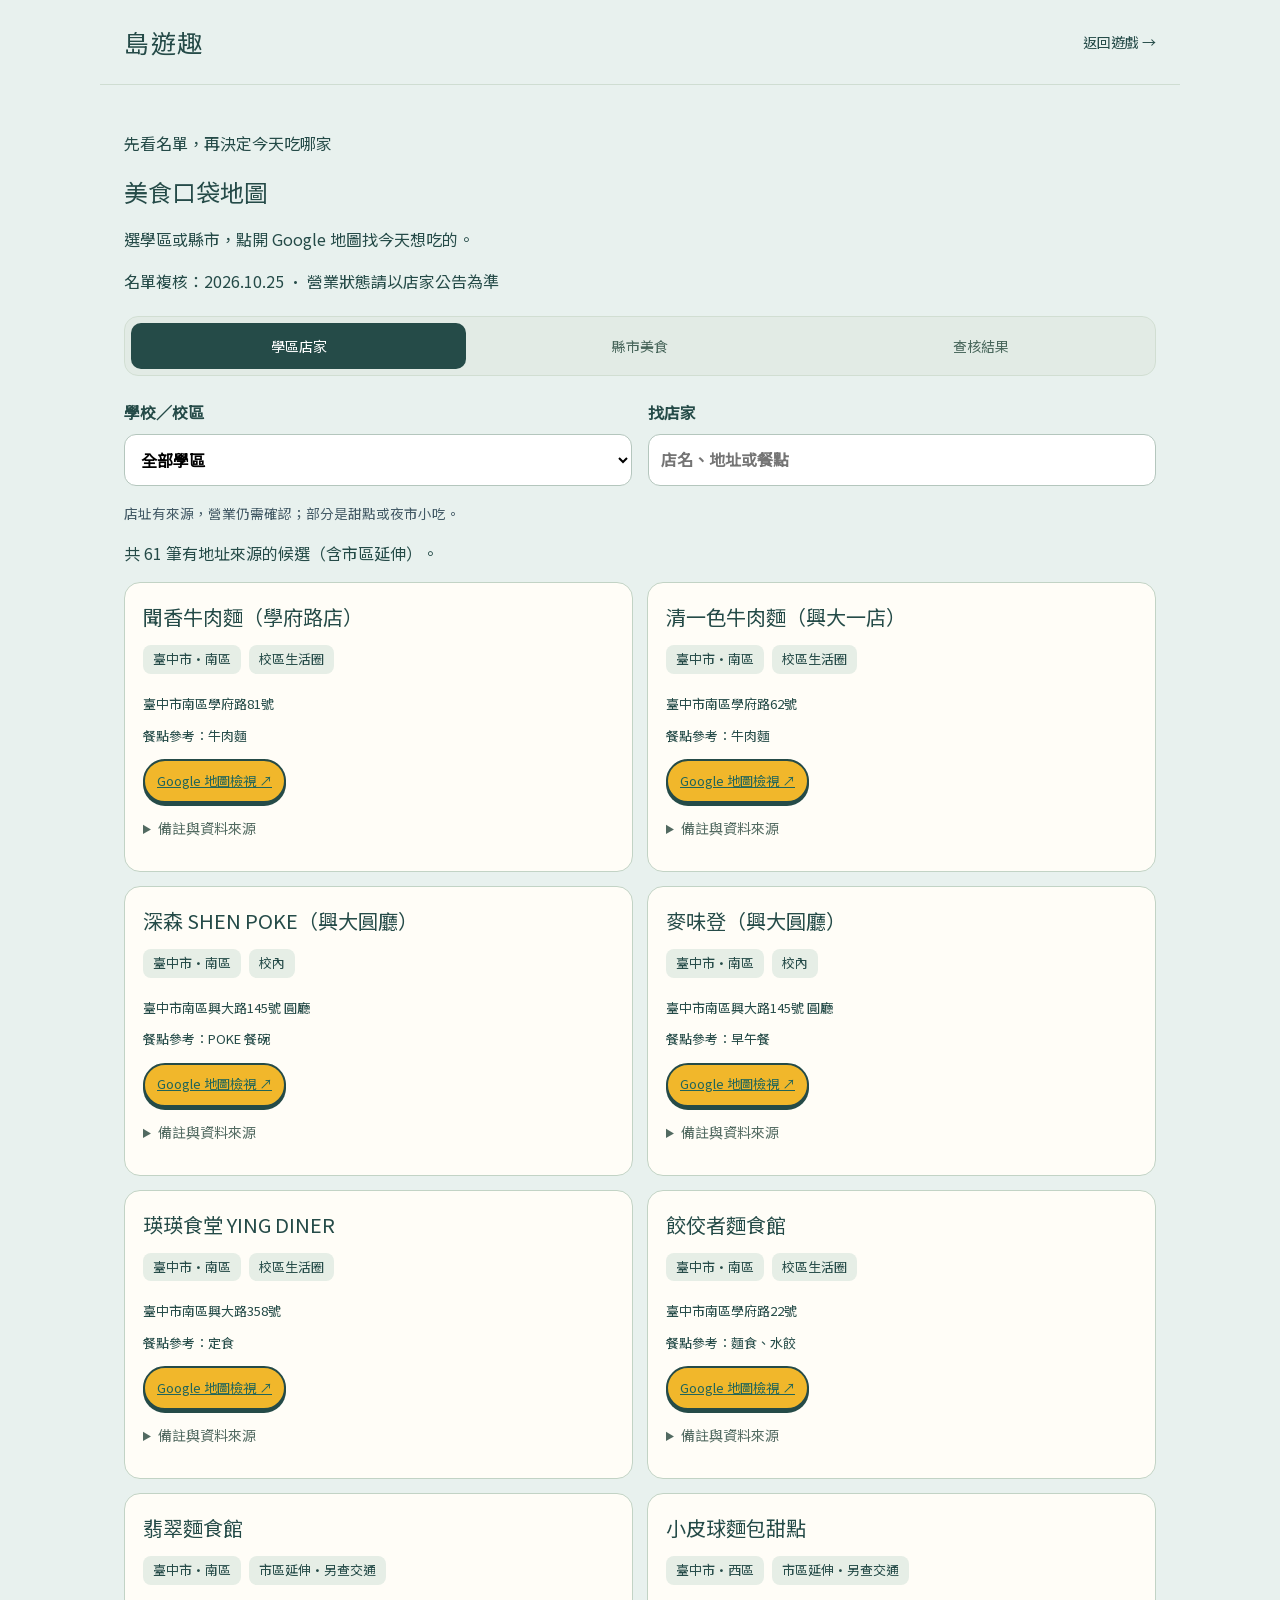
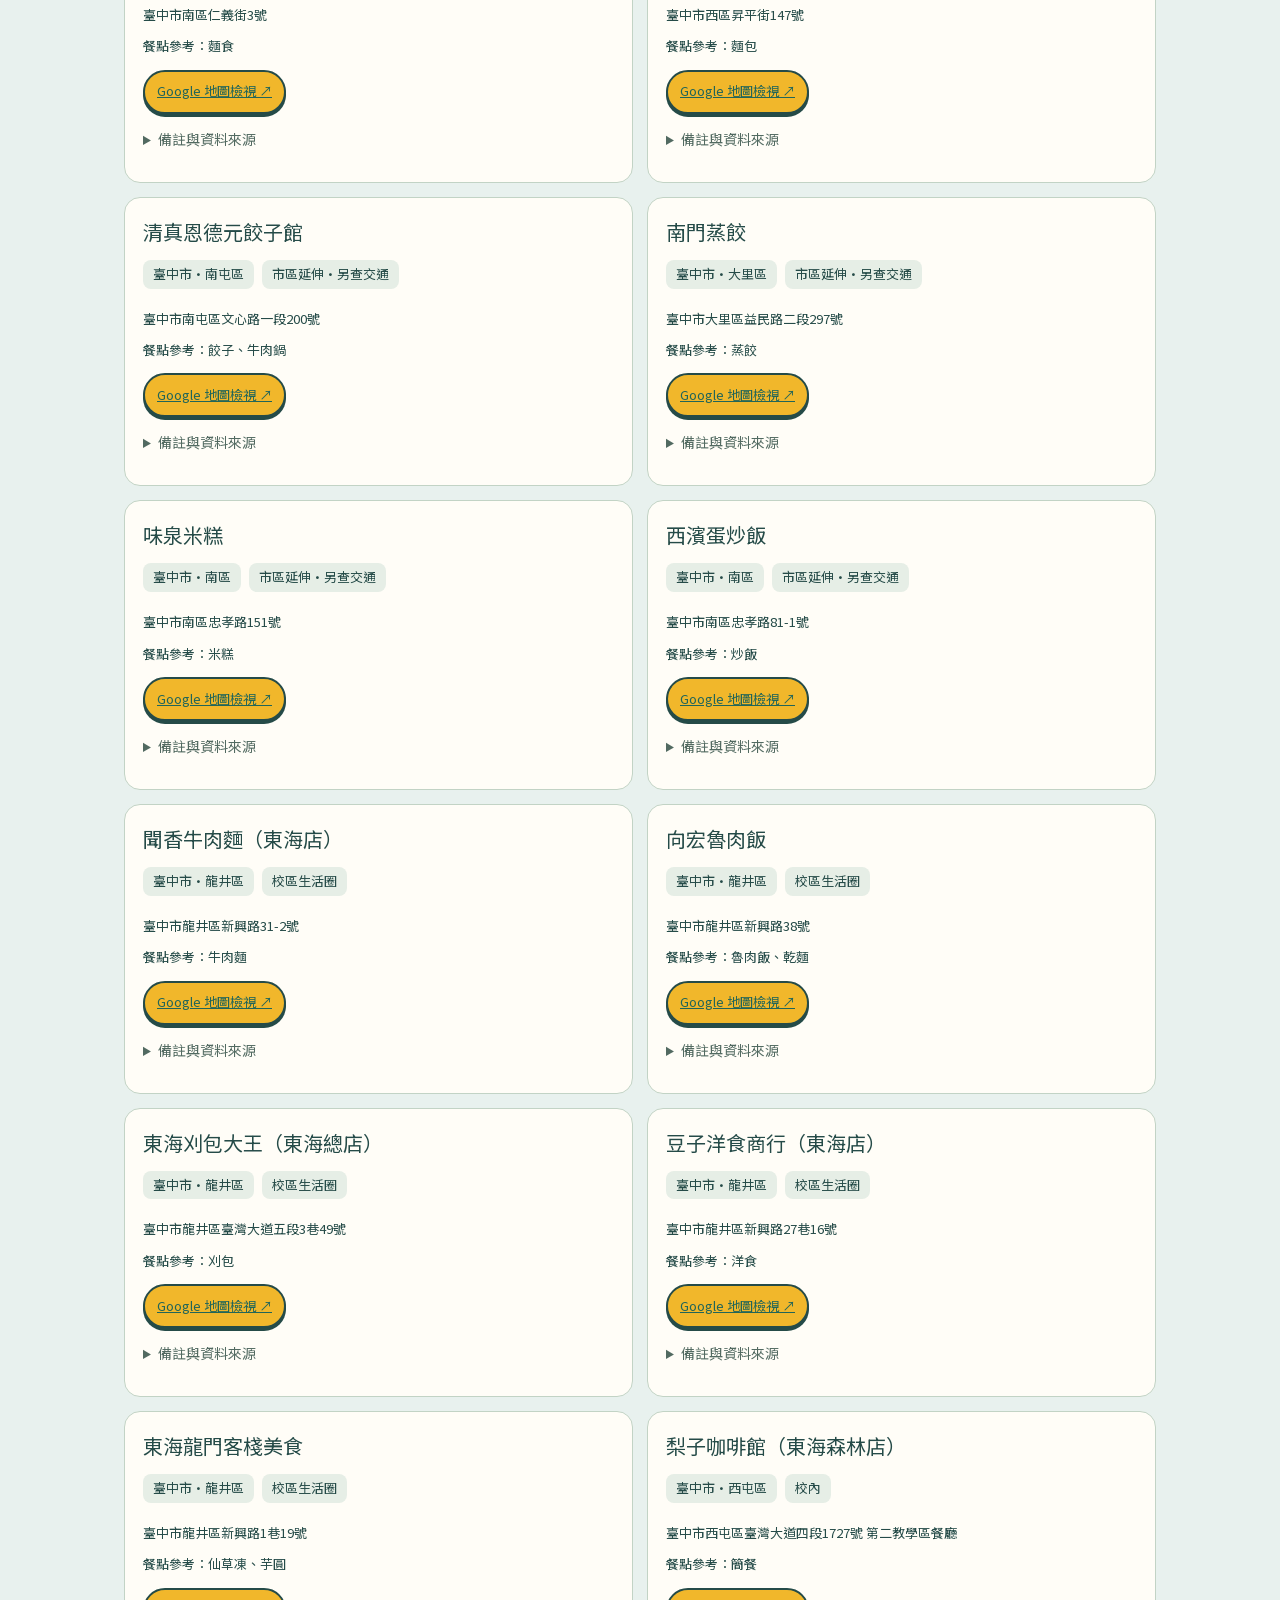
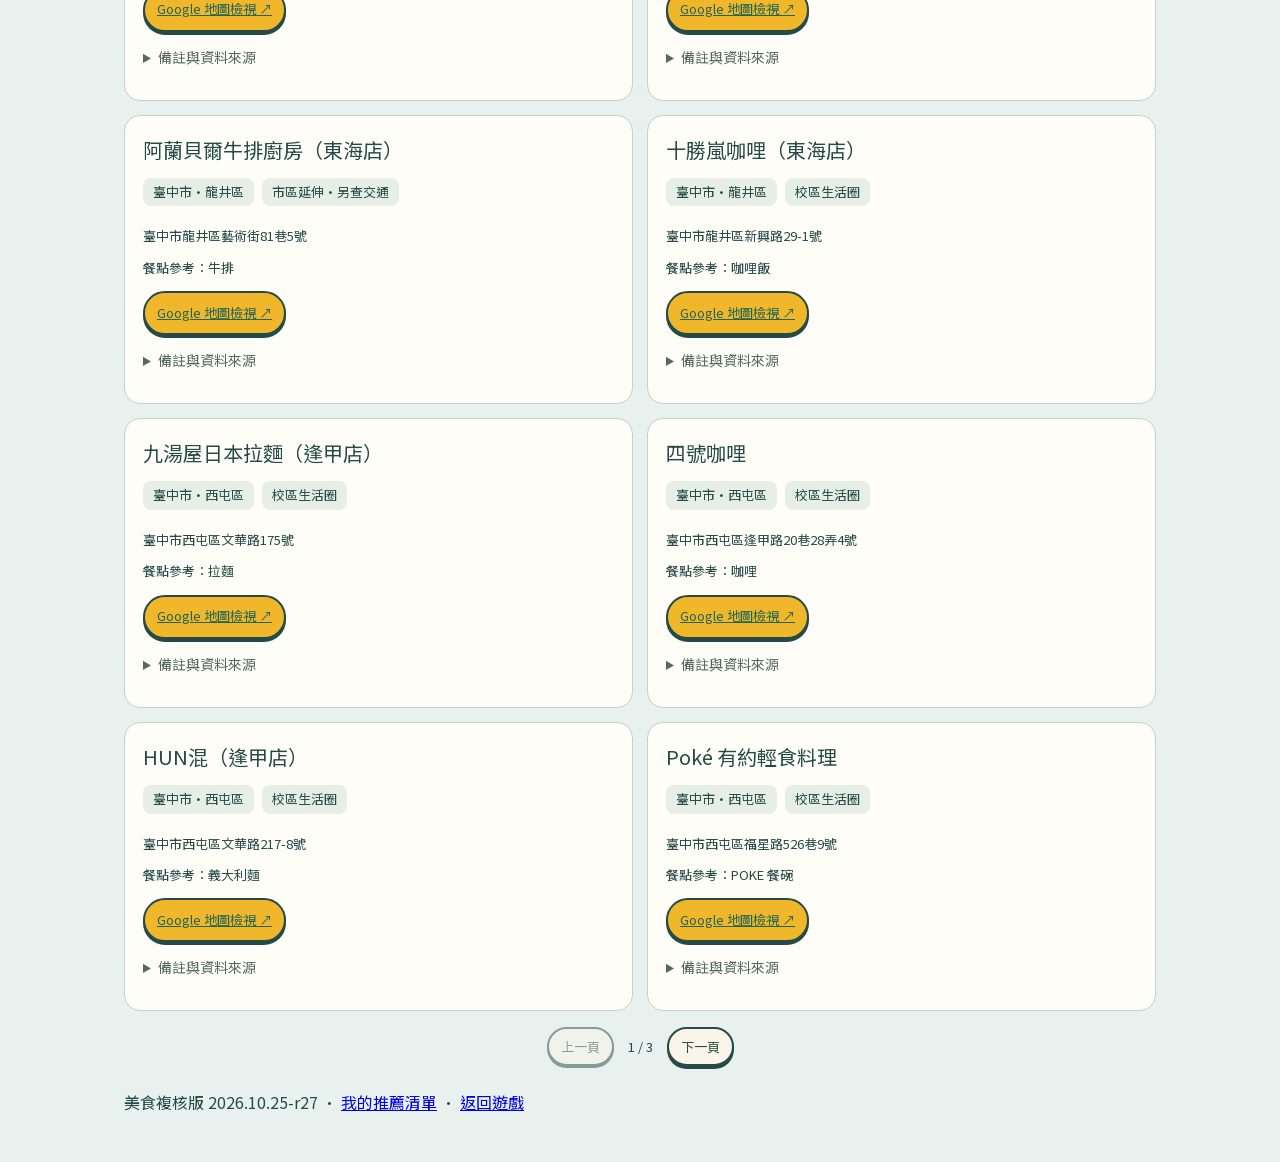
==== food-directory.html @ a52079e1 "Add files via upload" ====
<!doctype html>
<html lang="zh-Hant"><head><meta charset="utf-8"><meta name="viewport" content="width=device-width,initial-scale=1"><meta name="theme-color" content="#224f49"><title>美食名單與 Google 地圖｜島遊趣</title><link rel="stylesheet" href="style.css?v=20261025-27"><link rel="stylesheet" href="mobile.css?v=20261025-27"><link rel="stylesheet" href="recommendations.css?v=20261025-27"><link rel="stylesheet" href="food-directory.css?v=20261025-27"><script src="lunch-data.js?v=20261025-27" defer></script><script src="community-data.js?v=20261025-27" defer></script><script src="food-audit.js?v=20261025-27" defer></script><script src="food-directory.js?v=20261025-27" defer></script></head>
<body class="rec-body"><header class="rec-header"><a href="index.html" class="rec-brand">島遊趣</a><a href="index.html">返回遊戲 →</a></header><main class="rec-main">
<section class="rec-hero"><p>先看名單，再決定今天吃哪家</p><h1>美食口袋地圖</h1><p>選學區或縣市，點開 Google 地圖找今天想吃的。</p><span class="rec-privacy">名單複核：2026.10.25 · 營業狀態請以店家公告為準</span></section>
<nav class="rec-tabs food-tabs" role="tablist" aria-label="美食名單分頁"><button id="food-tab-schools" type="button" role="tab" aria-controls="food-panel-schools" aria-selected="true">學區店家</button><button id="food-tab-regions" type="button" role="tab" aria-controls="food-panel-regions" aria-selected="false" tabindex="-1">縣市美食</button><button id="food-tab-audit" type="button" role="tab" aria-controls="food-panel-audit" aria-selected="false" tabindex="-1">查核結果</button></nav>
<section id="food-panel-schools" role="tabpanel" aria-labelledby="food-tab-schools"><div class="food-filters"><label>學校／校區<select id="food-campus"><option value="">全部學區</option></select></label><label>找店家<input id="food-shop-search" type="search" placeholder="店名、地址或餐點" maxlength="80"></label></div><p class="plan-note">店址有來源，營業仍需確認；部分是甜點或夜市小吃。</p><p id="food-school-count" role="status"></p><ul id="food-school-list" class="rec-list"></ul><div class="rec-pager"><button id="food-prev" class="btn" type="button">上一頁</button><span id="food-page"></span><button id="food-next" class="btn" type="button">下一頁</button></div></section>
<section id="food-panel-regions" role="tabpanel" aria-labelledby="food-tab-regions" hidden><div class="food-filters"><label>縣市<select id="food-city"></select></label><label>名單已有的行政區<select id="food-district"><option value="">全部地區／縣市口味</option></select></label></div><p class="plan-note">整合學區店家與 22 縣市美食靈感，尚非每個行政區都有具名店家。料理種類的連結是找供應店家；沒有地址的品牌不冒充確定分店。</p><p id="food-region-count" role="status"></p><ul id="food-region-list" class="rec-list"></ul><button id="food-region-more" class="btn" type="button" hidden>顯示更多美食</button><section class="rec-box food-other"><h2>找這個行政區的小吃</h2><label for="food-other-district">鄉鎮市區（選填）</label><input id="food-other-district" maxlength="40" placeholder="例如：中西區、鹿港鎮、池上鄉"><a id="food-nearby-link" class="btn btn-primary" target="_blank" rel="noopener noreferrer">用 Google 地圖找美食 ↗</a><p class="plan-note">依上方縣市與你填的行政區搜尋；本頁不會取得你的定位。</p></section></section>
<section id="food-panel-audit" role="tabpanel" aria-labelledby="food-tab-audit" hidden><section class="rec-box"><h2>這次檢查了什麼？</h2><p id="food-audit-summary"></p><p>這是現有名單的複核，並非全臺餐廳普查。檢視店名、分店與地區後，有地址來源的才保留為學區候選；地址衝突、僅有品牌或無法識別的名稱先停用。</p><p>「待確認」不等於不存在或歇業。資料來源可能是歷史名錄；不沿用過期優惠、價錢、免費續加或營業時間。</p><p>已存的自訂清單與行程會保留。舊名單仍有問題項目時，可自行編輯，或先保存行程再恢復該校區預設。</p><a class="btn" href="data/food-audit.json" download="island-food-audit.json">下載完整查核資料</a></section><div class="food-filters"><label>查看學區<select id="food-audit-campus"><option value="">全部學區</option></select></label><label>找待確認項目<input id="food-audit-search" type="search" maxlength="80" placeholder="店名或問題原因"></label></div><p id="food-pending-count" role="status"></p><ul id="food-pending-list" class="rec-list"></ul></section>
<p id="food-load-error" role="alert" hidden>名單檔案未完整載入，請重新整理，並確認 food-audit.js 已一併上傳。</p><footer class="rec-footer"><p>美食複核版 2026.10.25-r27 · <a href="recommendations.html">我的推薦清單</a> · <a href="index.html">返回遊戲</a></p></footer></main></body></html>
---- style.css ----
/* ==========================================================
   島遊趣 style.css
   配色取自台灣旅行的日常：海、山、計程車黃、蓋章紅、夜藍墨水
   ========================================================== */

:root {
  --ink: #14304a;       /* 夜藍（文字、邊框） */
  --sea: #2b8aa0;       /* 海水 */
  --leaf: #5f8f4a;      /* 山林綠 */
  --taxi: #f1b72b;      /* 計程車黃 */
  --stamp: #c5402f;     /* 旅行印章紅 */
  --slate: #6a7f99;     /* 都會灰藍 */
  --bg: #e8f1ee;        /* 頁面底色（淡海鹽色） */
  --paper: #fbfdfc;     /* 卡片紙色 */
  --mint: #d8efe6;      /* 旅途奇遇格 */
  --mist: #e3e9f2;      /* 突發事件格 */

  --font-title: "Huninn", "Noto Sans TC", "PingFang TC", "Microsoft JhengHei", sans-serif;
  --font-body: "Noto Sans TC", "PingFang TC", "Microsoft JhengHei", system-ui, sans-serif;
}

*, *::before, *::after { box-sizing: border-box; }

html { -webkit-text-size-adjust: 100%; }

body {
  margin: 0;
  background: var(--bg);
  color: var(--ink);
  font-family: var(--font-body);
  line-height: 1.6;
}

h1, h2 { font-family: var(--font-title); font-weight: 400; margin: 0; }

:focus-visible { outline: 3px solid var(--sea); outline-offset: 3px; }

/* ---------- 頁首 ---------- */
.masthead {
  position: relative;
  height: clamp(128px, 19vw, 176px);
  overflow: hidden;
  background: #cfe6ee;
  border-bottom: 4px solid var(--ink);
}
.masthead img {
  position: absolute; inset: 0;
  width: 100%; height: 100%;
  object-fit: cover;
  object-position: 70% bottom;
}
.masthead-text {
  position: relative;
  max-width: 1080px;
  margin: 0 auto;
  padding: 14px 16px;
}
.masthead h1 {
  font-size: clamp(32px, 7vw, 52px);
  line-height: 1.1;
  letter-spacing: 0.08em;
}
.masthead p { margin: 2px 0 0; font-size: clamp(13px, 2.6vw, 16px); }

/* ---------- 版面 ---------- */
.layout {
  display: grid;
  grid-template-columns: minmax(0, 1fr);
  gap: 16px;
  max-width: 1080px;
  margin: 0 auto;
  padding: 14px 12px 8px;
}
@media (min-width: 900px) {
  .layout {
    grid-template-columns: minmax(0, 640px) 340px;
    justify-content: center;
    align-items: start;
    gap: 24px;
    padding-top: 22px;
  }
}

/* ---------- 棋盤 ---------- */
.board {
  /* container-type 讓內部可用 cqw（棋盤寬度的 1%）來縮放文字與棋子 */
  container-type: inline-size;
  position: relative;
  display: grid;
  grid-template-columns: repeat(7, minmax(0, 1fr));
  grid-template-rows: repeat(7, minmax(0, 1fr));
  gap: 4px;
  width: 100%;
  max-width: 640px;
  margin: 0 auto;
  aspect-ratio: 1;
  padding: 6px;
  background: var(--ink);
  border-radius: 18px;
}

.cell {
  position: relative;
  display: flex;
  flex-direction: column;
  align-items: center;
  justify-content: center;
  min-width: 0;
  overflow: hidden;
  background: var(--paper);
  border-radius: 6px;
  padding-top: 5px;
  text-align: center;
}
/* 景點頂端色帶：用顏色區分山、海、城市、人文 */
.cell::before {
  content: "";
  position: absolute; left: 0; right: 0; top: 0;
  height: 5px;
  background: var(--band, transparent);
}
.cell[data-theme="sea"]     { --band: var(--sea); }
.cell[data-theme="green"]   { --band: var(--leaf); }
.cell[data-theme="city"]    { --band: var(--slate); }
.cell[data-theme="culture"] { --band: var(--taxi); }

.cell[data-type="start"] { background: var(--taxi); }
.cell[data-type="chance"] { background: var(--mint); }
.cell[data-type="event"] { background: var(--mist); }

.cell-icon { font-size: clamp(15px, 5cqw, 30px); line-height: 1.15; }
.cell-name {
  font-size: clamp(9px, 2.9cqw, 14px);
  line-height: 1.15;
  font-weight: 500;
  white-space: nowrap;
}

/* 走訪過的景點蓋上紅色印章 */
.cell.visited::after {
  content: "印";
  position: absolute;
  right: 1px; top: 6px;
  width: 1.5em; height: 1.5em;
  display: grid; place-items: center;
  font-family: var(--font-title);
  font-size: clamp(8px, 2.4cqw, 13px);
  color: var(--stamp);
  border: 2px solid var(--stamp);
  border-radius: 50%;
  transform: rotate(-14deg);
  background: rgba(251, 253, 252, 0.8);
}

/* 棋盤中央 */
.center {
  grid-row: 2 / 7;
  grid-column: 2 / 7;
  position: relative;
  display: grid;
  place-items: center;
  background: #dcebe6;
  border-radius: 10px;
  overflow: hidden;
}
.center-map {
  position: absolute;
  height: 92%;
  left: 50%; top: 50%;
  transform: translate(-50%, -50%);
}
.center-content {
  position: relative;
  display: flex;
  flex-direction: column;
  align-items: center;
  gap: clamp(6px, 2.4cqw, 16px);
  padding: 0 6px;
}
.hint {
  margin: 0;
  max-width: 90%;
  min-height: 2.6em;
  text-align: center;
  font-size: clamp(11px, 2.9cqw, 15px);
  line-height: 1.3;
  font-weight: 500;
}

/* 玩家棋子 */
.token {
  position: absolute;
  z-index: 3;
  width: 6.6cqw; height: 6.6cqw;
  display: grid; place-items: center;
  font-size: 4.2cqw;
  background: var(--taxi);
  border: 2px solid var(--ink);
  border-radius: 50%;
  box-shadow: 0 2px 0 var(--ink);
  transform: translate(-50%, -50%);
  transition: left 0.28s ease, top 0.28s ease;
  pointer-events: none;
}
.token.no-anim { transition: none; }
.token.hop { animation: hop 0.3s ease; }
@keyframes hop {
  0%   { transform: translate(-50%, -50%); }
  50%  { transform: translate(-50%, -95%); }
  100% { transform: translate(-50%, -50%); }
}

/* ---------- 骰子 ---------- */
.die {
  width: clamp(50px, 15cqw, 88px);
  aspect-ratio: 1;
  display: grid;
  grid-template: repeat(3, 1fr) / repeat(3, 1fr);
  padding: 12%;
  background: #fff;
  border: 3px solid var(--ink);
  border-radius: 16px;
  box-shadow: 0 4px 0 var(--ink);
}
.pip { border-radius: 50%; background: transparent; }
.pip.on { background: var(--ink); }
.die.rolling { animation: shake 0.4s linear infinite; }
@keyframes shake {
  0%   { transform: rotate(0deg) translateY(0); }
  25%  { transform: rotate(-14deg) translateY(-5px); }
  50%  { transform: rotate(10deg) translateY(0); }
  75%  { transform: rotate(-8deg) translateY(-3px); }
  100% { transform: rotate(0deg) translateY(0); }
}

/* ---------- 按鈕 ---------- */
.btn {
  font-family: var(--font-title);
  font-size: 1.05rem;
  cursor: pointer;
  padding: 0.5em 1.6em;
  color: var(--ink);
  background: var(--paper);
  border: 3px solid var(--ink);
  border-radius: 999px;
  box-shadow: 0 4px 0 var(--ink);
  transition: transform 0.08s, box-shadow 0.08s;
}
.btn:active:not(:disabled) { transform: translateY(3px); box-shadow: 0 1px 0 var(--ink); }
.btn:disabled { opacity: 0.5; cursor: not-allowed; box-shadow: 0 2px 0 var(--ink); }
.btn-primary { background: var(--taxi); }
.btn-roll { font-size: clamp(0.95rem, 4cqw, 1.5rem); padding: 0.35em 1.4em; }

/* ---------- 側邊面板 ---------- */
.side { display: grid; gap: 14px; }

.panel {
  background: var(--paper);
  border: 3px solid var(--ink);
  border-radius: 12px;
  padding: 12px 14px 14px;
}
.panel h2 { font-size: 1.25rem; margin-bottom: 8px; }

.stats { display: grid; grid-template-columns: 1fr 1fr; gap: 0 14px; margin: 0; }
.stat {
  padding: 6px 0;
  border-top: 2px dashed var(--line, #c9d9d3);  /* 像車票的虛線 */
}
.stat.wide { grid-column: 1 / -1; border-top: 0; }
.stat dt { font-size: 0.82rem; opacity: 0.8; }
.stat dd { margin: 0; font-size: 1.15rem; font-weight: 700; }
.stat dd.bump { animation: bump 0.6s ease; transform-origin: left center; }
@keyframes bump {
  0%   { transform: scale(1); color: var(--ink); }
  35%  { transform: scale(1.18); color: var(--sea); }
  100% { transform: scale(1); color: var(--ink); }
}

.progress { margin-top: 8px; }
.progress-track {
  height: 12px;
  background: #dbe6e1;
  border: 2px solid var(--ink);
  border-radius: 999px;
  overflow: hidden;
}
.progress-fill { height: 100%; width: 0; background: var(--leaf); transition: width 0.3s ease; }
.progress-text { margin: 4px 0 0; font-size: 0.82rem; }

.log { list-style: none; margin: 0; padding: 0; font-size: 0.9rem; }
.log li { padding: 5px 0; border-top: 1px dashed #c9d9d3; }
.log li:first-child { border-top: 0; font-weight: 700; }
.log li:not(:first-child) { opacity: 0.75; }

.rules summary { cursor: pointer; font-family: var(--font-title); font-size: 1.1rem; }
.rules ul { margin: 8px 0 0; padding-left: 1.2em; font-size: 0.92rem; }

.footer { text-align: center; padding: 14px 12px 24px; font-size: 0.8rem; opacity: 0.7; }

/* ---------- 彈出卡片 ---------- */
.overlay {
  position: fixed; inset: 0; z-index: 10;
  display: flex; align-items: center; justify-content: center;
  padding: 16px;
  background: rgba(20, 48, 74, 0.6);
  overflow-y: auto;
}
.overlay[hidden] { display: none; }

.card {
  width: min(100%, 400px);
  max-height: 100%;
  overflow-y: auto;
  padding: 0 20px 20px;
  text-align: center;
  background: var(--paper);
  border: 3px solid var(--ink);
  border-radius: 16px;
  animation: pop 0.18s ease-out;
}
@keyframes pop { from { transform: scale(0.94); opacity: 0; } to { transform: scale(1); opacity: 1; } }

.card-head {
  margin: 0 -20px;
  padding: 8px 12px;
  background: var(--band, var(--slate));
  border-bottom: 3px solid var(--ink);
  border-radius: 12px 12px 0 0;
}
.card[data-theme="sea"]     { --band: var(--sea); }
.card[data-theme="green"]   { --band: var(--leaf); }
.card[data-theme="city"]    { --band: var(--slate); }
.card[data-theme="culture"] { --band: var(--taxi); }
.card[data-theme="chance"]  { --band: #7fc4a8; }
.card[data-theme="event"]   { --band: #9fb2cc; }

.tag { font-family: var(--font-title); font-size: 0.95rem; color: var(--ink); }
.card-icon { font-size: 52px; line-height: 1.2; margin-top: 12px; }
.card h2 { font-size: 1.7rem; margin: 4px 0 6px; }
.card-body { margin: 0 0 12px; font-size: 1.02rem; }

.chips { list-style: none; display: flex; flex-wrap: wrap; justify-content: center; gap: 8px; margin: 0 0 16px; padding: 0; }
.chip { padding: 3px 12px; border-radius: 8px; font-weight: 700; font-size: 0.95rem; }
.chip.good { background: #dff0d8; color: #2f5d1f; }
.chip.bad  { background: #f8dcd6; color: #8d2a1c; }
.chip.info { background: #dbe8f2; color: var(--ink); }

/* ---------- 結算 ---------- */
.result-card { width: min(100%, 440px); }
.result-grid {
  display: grid; grid-template-columns: 1fr 1fr; gap: 8px;
  margin: 8px 0 14px;
}
.result-grid div { padding: 8px; background: #eef5f2; border-radius: 8px; }
.result-grid dt { font-size: 0.82rem; opacity: 0.8; }
.result-grid dd { margin: 0; font-size: 1.4rem; font-weight: 700; }

.title-badge {
  margin: 0 0 16px;
  padding: 12px 14px;
  border: 3px dashed var(--stamp);
  border-radius: 12px;
  color: var(--stamp);
  transform: rotate(-1.5deg);
}
.badge-label { display: block; font-size: 0.82rem; }
.title-badge strong { display: block; font-family: var(--font-title); font-weight: 400; font-size: 1.8rem; line-height: 1.3; }
.title-badge p { margin: 4px 0 0; font-size: 0.92rem; color: var(--ink); }

.result-actions { display: flex; gap: 10px; justify-content: center; flex-wrap: wrap; }
.copy-status { min-height: 1.4em; margin: 10px 0 0; font-size: 0.85rem; }

/* ---------- 偏好：減少動態 ---------- */
@media (prefers-reduced-motion: reduce) {
  .die.rolling, .token.hop, .stat dd.bump, .card { animation: none; }
  .token { transition: none; }
}

/* 旅行規劃與存檔 */
.plan-note { font-size: .85rem; line-height: 1.7; color: #425965; }
.place-form label { display:block; font-size:.9rem; margin-bottom:.4rem; }
.place-input { display:flex; gap:.4rem; flex-wrap:wrap; }
.place-input input { flex:1; min-width:0; width:100%; border:1px solid #55717b; border-radius:8px; padding:.65rem; font:inherit; }
.place-input .btn { padding:.5rem .8rem; }
.itinerary { padding-left:1.5rem; max-height:20rem; overflow:auto; }
.itinerary li { padding:.6rem 0; border-bottom:1px dashed #b8c8cb; overflow-wrap:anywhere; }
.plan-links { display:flex; gap:.6rem; flex-wrap:wrap; align-items:center; margin-top:.3rem; font-size:.8rem; }
.plan-links a { color:#176579; text-underline-offset:3px; }
.plan-links button { font:inherit; background:white; border:1px solid #9aafb6; border-radius:5px; padding:.2rem .45rem; cursor:pointer; }
#plan-fallback { width:100%; box-sizing:border-box; font:inherit; }
.result-actions { flex-wrap:wrap; }
/* 決策入口與探索地圖 */
[hidden] { display:none !important; }
.explorer { max-width:1080px; margin:0 auto; padding:22px 16px; }
.ex-modes { display:grid;grid-template-columns:repeat(4,minmax(0,1fr));gap:10px; }
.ex-modes button { min-height:60px;border:2px solid var(--ink);border-radius:12px;background:var(--paper);color:var(--ink);font:inherit;font-weight:700;padding:10px;cursor:pointer; }
.ex-modes button[aria-pressed="true"] { background:var(--taxi);box-shadow:0 4px 0 var(--ink); }
.ex-heading { margin:28px 0 18px; }
.ex-heading h2 { font-size:clamp(26px,5vw,38px); }
.ex-heading p { max-width:680px; }
.ex-eyebrow { color:#296d62;font-size:.85rem;letter-spacing:.12em;font-weight:bold;margin:0 0 6px; }
.ex-controls { display:flex;gap:12px;align-items:center;flex-wrap:wrap;background:#d6e7df;border-radius:12px;padding:16px;margin-bottom:18px; }
.ex-controls details { width:100%; }
.ex-controls details label, #ex-custom-editor label {display:block;margin:12px 0 6px;}
.ex-controls select, #replace-cell { max-width:100%;padding:10px;border:2px solid var(--ink);border-radius:8px;font:inherit;background:white;color:var(--ink); }
#replace-cell { width:100%;margin-bottom:10px; }
.ex-grid { display:grid;grid-template-columns:minmax(0,1.1fr) minmax(0,1fr);gap:20px;align-items:start; }
.ex-machine { text-align:center; }
.ex-visual { width: min(100%,320px);aspect-ratio:1;margin:0 auto;display:grid;place-items:center; }
.ex-visual svg { width:100%;height:100%; }
.ex-dice { font-size:clamp(48px,8vw,90px);color:var(--ink); }
.ex-draw-actions,.ex-route-actions { display:flex;gap:10px;flex-wrap:wrap;justify-content:center; }
.ex-draw-actions .btn,.ex-route-actions .btn { font-size:.95rem;padding:.5em 1em; }
.ex-count { margin:4px 0 14px;font-weight:700; }
.ex-result { background:#e5f2e4;border:2px dashed #557e50;border-radius:12px;padding:16px;margin:18px 0 8px; }
.ex-result h3 {font-size:1.5rem;margin:3px 0 8px;overflow-wrap:anywhere;}
#ex-status { min-height:3em;line-height:1.7;overflow-wrap:anywhere; }
.ex-route { padding-left:24px;max-height:480px;overflow:auto; }
.ex-route li { padding:10px 0;border-bottom:1px dashed #b7c9c1;overflow-wrap:anywhere; }
.ex-route-links {display:flex;flex-wrap:wrap;gap:12px;font-size:.85rem;margin-top:6px;align-items:center;}
.ex-route-links button {border:1px solid #9aafb6;border-radius:5px;background:white;color:var(--ink);padding:5px 8px;font:inherit;cursor:pointer;}
.explorer a { color:#176579;text-underline-offset:3px; }
.ex-map-panel { margin-top:20px; }
.ex-candidates {list-style:none;display:grid;grid-template-columns:repeat(4,minmax(0,1fr));gap:10px;padding:0;max-height:440px;overflow:auto;}
.ex-candidates li {background:#e7eee9;border-top:4px solid var(--sea);border-radius:8px;min-height:70px;padding:12px;display:grid;align-items:center;overflow-wrap:anywhere;font-size:.95rem;}
.ex-candidates li.ex-visited {background:#f9efd1;border-color:var(--taxi);}
#ex-custom-editor {margin-top:12px;} #ex-custom-editor summary,.ex-sources summary {cursor:pointer;}
.explorer textarea {width:100%;box-sizing:border-box;border:1px solid #55717b;border-radius:8px;padding:10px;font:inherit;margin-bottom:12px;}
.ex-sources {font-size:.85rem;margin-top:20px;}
@media(max-width:700px) { .ex-modes{grid-template-columns:repeat(2,minmax(0,1fr));}.ex-grid{grid-template-columns:minmax(0,1fr);}.ex-candidates{grid-template-columns:repeat(2,minmax(0,1fr));}.explorer{padding:16px 12px;}.ex-controls .btn{font-size:.9rem;padding:.5em 1em;} }
.ex-modes { grid-template-columns:repeat(5,minmax(0,1fr)); }
.ex-lottery { margin-top:24px;max-width:760px;margin-left:auto;margin-right:auto;padding:22px; }
.ex-lottery h2 {font-size:2rem;}
.ex-lottery label {display:block;margin:14px 0 8px;}
.lottery-controls {display:flex;gap:12px;align-items:center;flex-wrap:wrap;}
.lottery-controls label {margin:0;}
#lottery-count {width:90px;max-width:100%;padding:10px;border:2px solid var(--ink);border-radius:8px;font:inherit;}
.lottery-results li {padding:12px;background:#e0efe3;border-radius:8px;margin:8px 0;overflow-wrap:anywhere;font-weight:700;}
#lottery-status {min-height:1.6em;}
@media(max-width:700px) {.ex-modes{grid-template-columns:repeat(2,minmax(0,1fr));}.ex-modes button:last-child{grid-column:1/-1;}.ex-lottery{padding:16px;}}
.ex-train-note {font-size:.85rem;line-height:1.7;background:#e1ebf0;border-left:4px solid var(--sea);padding:10px;text-align:left;white-space:pre-line;overflow-wrap:anywhere;}
.google-place-map {margin-top:22px;}
.google-map-heading {display:flex;gap:12px;align-items:center;justify-content:space-between;flex-wrap:wrap;}
.google-map-heading a {font-size:.85rem;}
#google-place-frame {display:block;border:0;border-radius:10px;width:100%;height:350px;background:#dde9e4;}
#google-place-label {font-weight:700;overflow-wrap:anywhere;}
.ex-candidates li button {padding:0;border:0;background:none;text-align:left;font:inherit;cursor:pointer;color:var(--ink);width:100%;overflow-wrap:anywhere;}
#ex-result-map button {padding:6px 12px;border:1px solid #55717b;border-radius:6px;background:white;font:inherit;cursor:pointer;color:var(--ink);}
@media(max-width:700px){#google-place-frame{height:280px;}}
.map-share-actions {display:flex;flex-wrap:wrap;gap:10px;align-items:center;margin-top:14px;}
.map-share-actions .btn {font-size:.9rem;padding:.5em 1em;}
.map-share-actions select {font:inherit;max-width:100%;padding:8px;border:1px solid var(--ink);border-radius:6px;}
#map-share-status {font-size:.9rem;min-height:1.5em;}

@font-face {font-family:"Island Trip TC";src:url("assets/island-trip-tc.ttf") format("truetype");font-style:normal;font-weight:400;font-display:swap;}

#map-area { padding-top:0; }
#map-area:has(#google-place-map[hidden]) { display:none; }

:root {--font-title:"Island Trip TC","Island Emoji","Microsoft JhengHei",sans-serif;--font-body:"Island Trip TC","Island Emoji","Microsoft JhengHei",sans-serif;}

@font-face {font-family:"Island Emoji";src:url("assets/island-emoji.ttf") format("truetype");font-style:normal;font-weight:400;font-display:swap;}
.ai-settings-grid{display:grid;grid-template-columns:2fr 1fr 1fr 1.3fr;gap:12px;margin-top:14px;}
.ai-settings-grid label{font-size:.9rem;display:grid;gap:6px;}
.ai-settings-grid input,.ai-settings-grid select{font:inherit;width:100%;min-width:0;padding:9px;border:1px solid #9aafb6;border-radius:7px;background:white;color:var(--ink);}
.ai-plan-settings summary{cursor:pointer;}
@media(max-width:700px){.ai-settings-grid{grid-template-columns:1fr 1fr;}.ai-settings-grid label:first-child{grid-column:1/-1;}}
.ai-action-row{display:flex;flex-wrap:wrap;gap:10px;margin-top:12px;}
.lottery-ai{margin-top:24px;border-top:1px dashed #b7c9c1;padding-top:16px;}
.lottery-ai h3{font-size:1.1rem;}.lottery-ai select{max-width:100%;padding:10px;border:1px solid #557970;border-radius:8px;font:inherit;background:white;color:var(--ink);}
/* 全模式使用同一組操作列；保留舊元件僅供相容事件，不再呈現分散按鈕。 */
.ex-route-actions:has(#ex-copy),.adv-share-row,.map-share-actions,.lottery-ai,#lottery-copy,#custom-copy-ai,#custom-gemini,#copy-plan,#reset-game{display:none !important;}
#unified-plan{padding-top:0;}.unified-card{border-color:#31564e;background:#faf5e8;padding:22px;}.unified-eyebrow{font-size:12px;letter-spacing:.08em;color:#426b5a;margin:0 0 5px;}.unified-card h2{font-size:28px;}.unified-options{display:flex;gap:10px;align-items:center;flex-wrap:wrap;margin:16px 0;}.unified-options label,.unified-options span{font-size:13px;}.unified-options select{font:inherit;max-width:100%;padding:9px;border:1px solid #9aaa99;border-radius:8px;background:white;color:#254b48;}.unified-buttons{display:flex;gap:12px;flex-wrap:wrap;}.unified-buttons .btn{font-size:14px;padding:.6em 1.1em;}#unified-status{font-size:13px;line-height:1.7;min-height:1.6em;}
@media(max-width:700px){.unified-card{padding:16px;}.unified-buttons{display:grid;grid-template-columns:1fr 1fr;}.unified-buttons .btn{padding:.65em .7em;font-size:12px;}}
/* 統一各模式的視覺語言，玩法與資料仍各自保留。 */
:root{--ink:#254b48;--bg:#e8f1ee;--paper:#faf5e8;}
.btn{border-width:2px;border-color:#254b48;box-shadow:0 3px 0 #254b48;color:#254b48;}
.ex-grid .panel,.ex-map-panel,.ex-lottery,.side .panel,.google-place-map{background:#faf5e8;border:1px solid #b9c9bb;border-radius:18px;}
.ex-map-panel,.ex-lottery{padding:20px;}
.ex-heading{color:#254b48;}.ex-controls{border:1px solid #c4d6ca;}.ex-candidates li{border-top-width:3px;background:#e1e9de;}
@media(max-width:700px){.ex-map-panel,.ex-lottery{padding:16px;}}
/* 分頁只顯示目前任務，保留各遊戲狀態。 */
.workspace-tabs{display:grid;grid-template-columns:repeat(4,minmax(0,1fr));gap:8px;position:sticky;top:0;z-index:10;background:#e8f1ee;padding:12px 0;margin:0 0 20px}
.workspace-tabs button{border:2px solid #254b48;border-radius:12px;padding:14px 8px;background:#faf5e8;color:#254b48;font:inherit;font-weight:700;cursor:pointer}
.workspace-tabs button[aria-selected=true]{background:#254b48;color:#fff8df;box-shadow:0 4px 0 #e8b84e}
body[data-workspace-view]:not([data-workspace-view=play]) #adventure-game,body[data-workspace-view]:not([data-workspace-view=play]) #ex-play,body[data-workspace-view]:not([data-workspace-view=play]) #ex-lottery,body[data-workspace-view]:not([data-workspace-view=play]) #classic-game{display:none!important}
.workspace-panel{margin-top:12px}.workspace-panel .explorer{width:100%;margin:0}.workspace-panel>details{background:#faf5e8;padding:24px;border:2px solid #254b48;border-radius:16px}
.adv-custom-row{display:grid;grid-template-columns:2fr 1fr 1fr 1fr auto;gap:12px;border:1px solid #b8c7bc;border-radius:12px;margin:16px 0;padding:12px}.adv-custom-row label{display:flex;flex-direction:column;gap:5px;min-width:0}.adv-custom-row input,.adv-custom-row select{width:100%;min-width:0;padding:10px;border:1px solid #a6b7ac;border-radius:8px;font:inherit;background:white}.adv-custom-row button{align-self:end}
.location-search{display:flex;gap:10px;flex-wrap:wrap}.location-search input{flex:1;min-width:140px;padding:12px;font:inherit}.location-result{display:block;width:100%;text-align:left;margin:8px 0;padding:12px}.osm-place-canvas{width:100%;height:auto;border-radius:14px}.osm-search-results:empty{display:none}
@media(max-width:650px){.workspace-tabs{gap:5px}.workspace-tabs button{font-size:13px;padding:12px 3px}.adv-custom-row{grid-template-columns:1fr 1fr}.adv-custom-row label:first-of-type{grid-column:1/-1}}

/* r14：玩法選擇與頁內操作分層。 */
.ex-modes[hidden]{display:none!important}
.mode-picker{display:flex;align-items:center;gap:14px;padding:4px 0 18px;color:#254b48}
.mode-picker label{font-size:14px;font-weight:700;white-space:nowrap}
.mode-picker select{font:inherit;font-size:16px;color:#254b48;background:#fffdf6;border:1px solid #9cb4ab;border-radius:10px;padding:10px 38px 10px 14px;max-width:100%;min-width:210px}
#workspace-context{margin-left:auto;font-size:13px;color:#628078}
.workspace-tabs{display:flex;gap:24px;position:static;padding:0;margin:0 0 22px;border-bottom:1px solid #bdcec5;background:transparent}
.workspace-tabs button{flex:0 1 auto;border:0;border-bottom:3px solid transparent;border-radius:0;padding:12px 2px;color:#688078;background:transparent;font-size:15px;font-weight:500;box-shadow:none;min-height:46px;white-space:nowrap}
.workspace-tabs button[aria-selected=true]{background:transparent;color:#254b48;border-bottom-color:#254b48;box-shadow:none;font-weight:700}
.workspace-tabs button:focus-visible,.mode-picker select:focus-visible{outline:3px solid #c99827;outline-offset:3px}
body[data-workspace-view]:not([data-workspace-view=play]) #explorer{padding-bottom:0}
.workspace-panel{margin-top:0;padding-top:0}
.plan-guide{font-size:14px;color:#58736a;line-height:1.7;margin:0 0 14px;padding:0}
#view-panel-plan .unified-card{border:1px solid #c2d0c6;border-radius:16px;padding:26px}
@media(max-width:650px){.mode-picker{gap:10px;flex-wrap:wrap;padding:0 0 12px}.mode-picker select{flex:1;min-width:0}.mode-picker label{font-size:13px}#workspace-context{display:none}.workspace-tabs{gap:0;justify-content:space-between;margin-bottom:16px}.workspace-tabs button{flex:1;font-size:13px;padding:12px 1px}.workspace-panel{padding-top:0}#view-panel-plan .unified-card{padding:18px}.plan-guide{font-size:13px}}

.shop-info{font-size:13px;line-height:1.7;color:#58736a;margin:6px 0 10px;overflow-wrap:anywhere;font-weight:400}.shop-info a{white-space:nowrap}

.ex-train-note:empty{display:none}

.pocket-overview{border-top:1px solid #bdcec5;margin-top:24px;padding:18px 0;color:#254b48;line-height:1.8}.pocket-overview summary{cursor:pointer;font-weight:700}.pocket-overview label{margin-right:12px;font-size:14px}.pocket-overview select{font:inherit;max-width:100%;padding:8px;border:1px solid #9cb4ab;border-radius:8px;margin:16px 0;background:#fffdf6}

.site-url-row{border-top:1px solid #d3dccc;margin-top:22px;padding-top:16px;display:flex;align-items:center;gap:12px;flex-wrap:wrap;font-size:14px}.site-url-row>a{overflow-wrap:anywhere;min-width:0}.site-url-row>span{font-weight:700}.site-url-row>p{flex-basis:100%;font-size:13px;margin:0}.site-url-row textarea{flex-basis:100%}.site-url-row .btn{font-size:13px;padding:8px 12px}@media(max-width:650px){.site-url-row{gap:10px}.site-url-row>a{flex-basis:100%}}

.gemini-reminder{width:min(480px,calc(100vw - 32px));box-sizing:border-box;max-height:calc(100dvh - 32px);overflow:auto;padding:24px;border:2px solid #254b48;border-radius:18px;background:#faf5e8;color:#254b48;margin:auto;font:inherit;line-height:1.8}.gemini-reminder::backdrop{background:rgba(20,47,43,.6)}.gemini-reminder h2{font-size:22px;line-height:1.5;margin:0 0 16px}.gemini-reminder-actions{display:flex;gap:12px;justify-content:flex-end;flex-wrap:wrap;margin-top:22px}.gemini-reminder-actions .btn{font-size:14px}@media(max-width:500px){.gemini-reminder{padding:20px}.gemini-reminder-actions{display:grid;grid-template-columns:1fr}.gemini-reminder-actions .btn{width:100%}}
.trip-finishbar{border-top:1px dashed #afc3b8;margin-top:20px;padding-top:16px;text-align:left}.trip-finishbar[hidden]{display:none!important}.trip-finishbar>p{font-size:14px;font-weight:700;margin:0 0 10px}.trip-finishbar>div{display:flex;gap:10px;flex-wrap:wrap}.trip-finishbar .btn{font-size:13px;padding:9px 12px}.trip-finishbar>small{display:block;color:#658076;font-size:12px;line-height:1.7;margin-top:10px}.unified-place-list{max-height:220px;overflow:auto;line-height:1.8;font-size:14px;margin:12px 0 18px;padding-left:24px;overflow-wrap:anywhere}#unified-end-status{padding:10px 12px;background:#e4eddf;border-radius:8px}@media(max-width:650px){.trip-finishbar>div{display:grid;grid-template-columns:repeat(3,minmax(0,1fr));gap:7px}.trip-finishbar .btn{padding:9px 4px;font-size:12px}}

.play-instructions{margin:0 0 20px;border:1px solid #bdcec5;border-radius:12px;background:#f7f8ef;color:#254b48}.play-instructions summary{padding:14px 16px;cursor:pointer;font-size:14px;font-weight:700}.play-instructions>div{padding:0 18px 16px;font-size:14px;line-height:1.9}.play-instructions h3{font-size:16px;margin:16px 0 8px}.play-instructions ol{padding-left:22px;margin:8px 0}.play-instructions li{margin-bottom:8px;overflow-wrap:anywhere}body[data-workspace-view]:not([data-workspace-view=play]) #play-instructions{display:none}@media(max-width:650px){.play-instructions>div{font-size:13px;padding:0 14px 14px}.play-instructions summary{font-size:13px}}

.trip-finishbar [data-trip-action=restart]{grid-column:1/-1;background:#f4d28c;min-height:44px}
---- mobile.css ----
/* r22：手機以清楚的操作區、整齊欄位和舒適字級呈現。桌面沿用原版。 */
@media (max-width:700px) {
  body {font-family:system-ui,-apple-system,"PingFang TC","Microsoft JhengHei",sans-serif;background:#eff4f1;}
  .masthead {height:112px;border-bottom:0;}
  .masthead-text {padding:16px;}
  .masthead h1 {font-size:32px;letter-spacing:.06em;}
  .masthead p {max-width:290px;font-size:12px;line-height:1.6;margin-top:6px;}
  .explorer {padding:16px;}
  #explorer {padding-top:18px;}
  .mode-picker {gap:10px;padding-bottom:14px;}
  .mode-picker label {font-size:13px;color:#537267;}
  .mode-picker select {min-height:48px;border-color:#c2d2c9;border-radius:12px;background:#fff;font-weight:600;}
  .workspace-tabs {position:sticky;top:0;z-index:9;gap:4px;padding:6px;margin:0 0 14px;border:1px solid #d6e0d9;border-radius:14px;background:#e3ece6;box-shadow:0 4px 12px #254b4808;}
  .workspace-tabs button {min-height:44px;padding:8px 2px;border:0;border-radius:10px;color:#47655b;font-size:13px;line-height:1.4;}
  .workspace-tabs button[aria-selected=true] {background:#254b48;color:#fffdf6;border:0;box-shadow:0 2px 5px #254b4818;}
  .play-instructions {margin-bottom:16px;border-color:#d5dfd5;background:transparent;border-radius:10px;}
  .play-instructions summary {padding:11px 12px;font-size:13px;min-height:44px;}
  .play-instructions>div {font-size:14px;}
  .btn {min-height:44px;border-width:1px;border-radius:12px;box-shadow:0 2px 0 #254b4828;font-family:inherit;font-size:14px;line-height:1.5;padding:10px 14px;}
  .btn:disabled {box-shadow:none;}
  input,select,textarea {font-size:16px!important;}
  select,input:not([type=checkbox]):not([type=radio]) {min-height:44px;}
  textarea {line-height:1.7;}
  .plan-note {font-size:13px;line-height:1.8;color:#566e64;}
  .adventure-game {margin-top:0;font-family:inherit;}
  .adv-hero {padding:18px;gap:14px;border-radius:18px;background:#254b48;}
  .adv-hero h2 {font-size:22px;line-height:1.45;letter-spacing:0;}
  .adv-hero p {font-size:13px;line-height:1.7;margin-top:6px;}
  .adv-hero .adv-eyebrow {font-size:9px;letter-spacing:.12em;margin:0 0 5px;}
  .adv-ticket {min-width:0;padding:10px 14px;border-radius:10px;display:grid;grid-template-columns:auto 1fr;column-gap:12px;align-items:center;background:#f4d28c;border-left-width:2px;}
  .adv-ticket>span {font-size:11px;}
  .adv-ticket strong {font-size:16px;margin:0;text-align:right;}
  .adv-ticket small {grid-column:1/-1;font-size:10px;opacity:.8;}
  .adv-city-bar {display:grid;grid-template-columns:repeat(2,minmax(0,1fr));gap:8px 12px;padding:18px 0;align-items:center;}
  .adv-city-bar label {font-size:12px;color:#587267;}
  .adv-city-bar label[for=adv-origin] {grid-column:1;grid-row:1;}
  .adv-city-bar label[for=adv-city] {grid-column:2;grid-row:1;}
  #adv-origin {grid-column:1;grid-row:2;}
  #adv-city {grid-column:2;grid-row:2;}
  .adv-city-bar select {width:100%;min-width:0;background:#fff;border-color:#c0d1c6;font-size:16px;border-radius:10px;}
  .adv-city-bar .btn {font-size:13px;padding:9px 8px;margin-top:2px;}
  #adv-restart {background:transparent;border-color:#c0d1c6;box-shadow:none;}
  #adv-save {grid-column:1/-1;font-size:12px;line-height:1.7;}
  #adv-save:empty {display:none;}
  .adv-hud {gap:6px;margin-bottom:14px;}
  .adv-hud>div {padding:10px 6px;text-align:center;border:1px solid #d7dfd3;background:#fffdf7;border-radius:12px;}
  .adv-hud span {font-size:11px;}
  .adv-hud strong {font-size:18px;line-height:1.4;white-space:nowrap;}
  .adv-stage {min-height:0;padding:16px;background:#fffdf7;border:1px solid #ccd9cd;border-radius:18px;box-shadow:0 5px 16px #254b4807;}
  .adv-stage-head {gap:8px;font-size:11px;letter-spacing:0;}
  .adv-missions {gap:5px;}
  .adv-missions span {font-size:11px;padding:4px 7px;}
  .adv-stage-art {height:84px;margin:12px -16px 16px;}
  .adv-stage-art #adv-scene-icon {font-size:48px;}
  .adv-stage h3 {font-size:21px;line-height:1.5;margin-bottom:10px;}
  .adv-stage>p {font-size:14px;line-height:1.85;min-height:0;}
  .adv-actions {gap:10px;}
  .adv-actions .btn {flex:1 1 130px;font-size:14px;border-width:1px;}
  .adv-actions>a.adv-nearby-food {flex-basis:100%;font-size:13px;min-height:44px;}
  .adv-dice-zone {margin-top:20px;padding-top:16px;}
  .adv-preferences {display:grid;grid-template-columns:repeat(3,minmax(0,1fr));gap:6px;}
  .adv-preferences button {min-height:44px;font-size:12px;padding:8px 3px;border-radius:10px;line-height:1.5;}
  .adv-roll-row {gap:12px;flex-wrap:wrap;}
  #adv-die {font-size:44px;}
  .adv-roll-row .btn {flex:1;font-size:14px;border-width:1px;}
  .adv-bag {padding:18px;border-radius:16px;background:#e2ebe2;}
  .adv-bag h3 {font-size:17px;}
  .adv-bag p,.adv-bag ol {font-size:13px;line-height:1.8;}
  .adv-bag ul li {font-size:13px;}
  .trip-finishbar {margin-top:18px;padding-top:16px;}
  .trip-finishbar>p {font-size:13px;}
  .trip-finishbar>div {display:grid;grid-template-columns:repeat(3,minmax(0,1fr));gap:7px;}
  .trip-finishbar .btn {font-size:12px;padding:10px 3px;min-height:44px;}
  .trip-finishbar>small {font-size:11px;}
  .ex-heading {margin:8px 0 18px;}
  .ex-heading h2,.ex-lottery h2 {font-size:26px;line-height:1.4;}
  .ex-heading p {font-size:14px;line-height:1.8;}
  .ex-controls {padding:14px;gap:10px;background:#e5ede5;border-color:#d1dfd2;border-radius:14px;}
  .ex-controls>label {font-size:13px;}
  .ex-controls>select {flex:1;min-width:0;}
  .ex-controls select {font-size:16px;border:1px solid #b2c6b8;border-radius:10px;}
  .ex-controls>.plan-note {flex-basis:100%;margin:0;}
  .ex-controls .btn {min-height:44px;font-size:13px;}
  .ex-grid {gap:16px;}
  .ex-grid>.panel {padding:18px 14px;background:#fffdf7;}
  .ex-grid h2 {font-size:21px;}
  .ex-visual {width:min(100%,260px);}
  .ex-draw-actions {display:grid;grid-template-columns:repeat(3,minmax(0,1fr));gap:7px;}
  .ex-draw-actions .btn {font-size:12px;padding:10px 3px;}
  #ex-status {font-size:14px;min-height:1.8em;}
  .ex-result h3 {font-size:22px;}
  .ex-map-panel,.ex-lottery {margin-top:0;border-radius:16px;}
  .workspace-panel>details {padding:16px;border-width:1px;}
  .workspace-panel .explorer {padding:0;}
  .workspace-panel h2 {font-size:23px;line-height:1.5;}
  .adv-custom-row {padding:12px;gap:10px;margin:14px 0;}
  .adv-custom-row label {font-size:13px;}
  .adv-custom-row button {grid-column:1/-1;}
  .adv-map-heading h3 {font-size:23px;margin-bottom:8px;}
  .adv-map-heading button {min-height:44px;}
  .adv-stamp-list button {min-height:44px;font-size:12px;}
  .location-search input {width:100%;min-width:0;flex-basis:100%;border:1px solid #b2c6b8;border-radius:10px;}
  .location-search .btn {flex:1;}
  #view-panel-plan .unified-card {padding:18px 16px;border-radius:16px;background:#fffdf7;}
  .unified-options {display:grid;grid-template-columns:minmax(0,1fr);gap:8px;margin:18px 0;}
  .unified-options label {font-size:12px;margin-top:6px;}
  .unified-options select {width:100%;min-width:0;background:#fff;border-color:#c2d2c9;}
  #unified-count {font-size:12px;color:#58736a;}
  .unified-buttons {gap:10px;}
  .unified-buttons .btn {font-size:13px;padding:11px 8px;}
  #unified-gemini {grid-column:1/-1;grid-row:1;min-height:48px;}
  #unified-replay {background:transparent;border-color:#bdcdc1;box-shadow:none;}
  .site-url-row {font-size:13px;}
  .gemini-reminder {font-family:inherit;}
  .footer {font-size:11px;padding:22px 16px 28px;}
}
---- recommendations.css ----
.rec-page{background:#eff4f1;font-family:system-ui,-apple-system,"PingFang TC","Microsoft JhengHei",sans-serif}.rec-header{max-width:1080px;margin:auto;padding:22px 24px;display:flex;align-items:center;justify-content:space-between;gap:16px;border-bottom:1px solid #cfddd2}.rec-header a{color:#254b48;text-decoration:none;font-size:14px}.rec-header .rec-brand{font-size:25px;letter-spacing:.06em;font-family:var(--font-title)}.rec-main{max-width:1080px;margin:auto;padding:30px 24px}.rec-intro{padding:28px;border-radius:20px;background:#254b48;color:#fffaf0}.rec-eyebrow{font-size:12px;letter-spacing:.08em;margin:0 0 8px}.rec-intro h1{font-size:34px;line-height:1.4}.rec-intro>p:not(.rec-eyebrow){font-size:15px;line-height:1.8;max-width:680px;margin:12px 0 18px}.rec-local{display:inline-block;padding:6px 10px;background:#e2ede3;color:#37594d;border-radius:8px;font-size:12px}.rec-tabs{position:sticky;top:0;z-index:3;display:grid;grid-template-columns:repeat(4,minmax(0,1fr));padding:6px;gap:6px;margin:22px 0 14px;background:#e2ebe5;border:1px solid #d1ded2;border-radius:14px}.rec-tabs button{font:inherit;min-height:46px;border:0;border-radius:10px;cursor:pointer;color:#48665b;background:transparent;font-size:14px}.rec-tabs button[aria-selected=true]{color:#fff;background:#254b48}.rec-status{font-size:14px;line-height:1.8;white-space:pre-line;overflow-wrap:anywhere}.rec-status:empty{display:none}.rec-status.is-error{padding:12px;color:#8e3227;background:#fff0e8;border-radius:10px}.rec-filter{display:grid;grid-template-columns:180px 150px 1fr;gap:12px;margin:20px 0}.rec-filter label,.rec-form-grid label{display:grid;gap:7px;font-size:13px}.rec-page input:not([type=checkbox]),.rec-page select,.rec-page textarea{font:inherit;font-size:16px;width:100%;min-width:0;border:1px solid #b6cbbd;border-radius:10px;padding:11px;background:#fff;color:#254b48}.rec-page input[type=checkbox]{width:20px;height:20px;accent-color:#254b48;flex-shrink:0}.rec-list-heading{display:flex;justify-content:space-between;align-items:center;gap:10px;flex-wrap:wrap;font-size:14px}.rec-text-btn{font:inherit;font-size:13px;border:0;color:#27675b;text-decoration:underline;text-underline-offset:4px;padding:10px 6px;cursor:pointer;background:transparent;min-height:44px}.rec-empty{text-align:center;border:1px dashed #adc4b5;padding:38px 24px;background:#fffdf7;border-radius:16px}.rec-empty h2{font-size:24px}.rec-empty p{font-size:14px;line-height:1.8}.rec-empty>a{display:block;margin-top:16px;font-size:13px}.rec-list{display:grid;grid-template-columns:1fr 1fr;gap:14px;list-style:none;padding:0;margin:16px 0}.rec-card{border:1px solid #c2d3c5;border-radius:16px;background:#fffdf7;padding:18px;min-width:0}.rec-card.is-selected{border-color:#b98a2d;box-shadow:inset 0 0 0 1px #b98a2d;background:#fff8e3}.rec-card-title{display:flex;gap:12px;align-items:start;cursor:pointer;font-size:19px;font-weight:600;line-height:1.6;overflow-wrap:anywhere}.rec-card-title input{margin-top:6px}.rec-card-meta{display:flex;gap:7px;flex-wrap:wrap;margin:12px 0;font-size:12px}.rec-card-meta span{padding:4px 8px;background:#e9eee4;border-radius:7px}.rec-card p{font-size:13px;line-height:1.8;overflow-wrap:anywhere;margin:8px 0}.rec-card-actions{display:flex;align-items:center;gap:14px;flex-wrap:wrap;margin-top:12px}.rec-card-actions a,.rec-card-actions button{font-size:13px;min-height:44px}.rec-card-actions a{display:inline-flex;align-items:center;color:#216559}.rec-card-actions .btn{padding:8px 12px}.rec-pager{display:flex;align-items:center;justify-content:center;gap:14px;margin:16px 0 24px;font-size:13px}.rec-pager .btn{font-size:13px;padding:8px 12px}.rec-selected,.rec-box{background:#fffdf7;border:1px solid #c2d3c5;border-radius:18px;padding:24px;margin:18px 0}.rec-selected h2,.rec-box h2{font-size:25px;line-height:1.5}.rec-selected>p{font-size:14px}.rec-selected ol{padding-left:24px;font-size:14px;line-height:1.9;max-height:220px;overflow:auto}.rec-action-row{display:flex;align-items:center;gap:12px;flex-wrap:wrap;margin-top:18px}.rec-page .btn{font-family:inherit;font-size:14px;padding:10px 14px;min-height:44px;line-height:1.6}.rec-action-row a.btn{display:inline-block;text-decoration:none}.rec-note,.rec-footnote{font-size:13px;line-height:1.8;color:#597166}.rec-note a{color:#27675b}.rec-form-grid{display:grid;grid-template-columns:1fr 1fr;gap:16px;margin:20px 0}.rec-wide{grid-column:1/-1}.rec-extra{border-top:1px solid #d0ddd1;padding-top:12px;margin:18px 0}.rec-extra summary{cursor:pointer;font-size:14px;min-height:44px;padding-top:8px}.rec-box>p{line-height:1.8}.rec-box hr{border:0;border-top:1px solid #d4dfd5;margin:28px 0}.rec-file-label{display:grid;gap:10px;font-size:14px;max-width:520px}.rec-import-preview{padding:18px;margin-top:20px;background:#eaf1e5;border-radius:12px}.rec-import-preview ol{font-size:14px;line-height:1.9;padding-left:22px}#rec-fallback{margin-top:18px;line-height:1.7}.rec-coupon{padding:36px}.rec-coupon>h2{max-width:600px}.site-links{max-width:1080px;margin:0 auto;padding:10px 16px;display:flex;align-items:center;gap:20px;flex-wrap:wrap}.site-links a{font-size:14px;min-height:44px;display:inline-flex;align-items:center;color:#254b48;text-decoration:none;border-bottom:2px solid transparent}.site-links a[aria-current=page]{border-bottom-color:#254b48;font-weight:700}
@media(max-width:700px){.rec-header{padding:16px}.rec-main{padding:18px 16px}.rec-intro{padding:20px}.rec-intro h1{font-size:27px}.rec-intro>p:not(.rec-eyebrow){font-size:14px}.rec-tabs{gap:3px;margin:18px 0 12px}.rec-tabs button{font-size:12px;padding:8px 2px}.rec-filter{grid-template-columns:1fr 1fr;gap:10px}.rec-search{grid-column:1/-1}.rec-list{grid-template-columns:1fr}.rec-card{padding:16px}.rec-card-title{font-size:18px}.rec-selected,.rec-box{padding:18px 16px}.rec-action-row{display:grid;grid-template-columns:1fr;gap:10px}.rec-action-row .btn{text-align:center;width:100%}.rec-form-grid{gap:14px 10px}.rec-empty{padding:26px 16px}.rec-empty h2{font-size:22px}.rec-local{font-size:11px}.rec-page .footer{padding-top:0}.site-links{padding:6px 16px;gap:16px}.site-links a{font-size:13px}.rec-pager{gap:10px}.rec-pager .btn{padding:8px}.rec-coupon{padding:22px 18px}}

.app-health{max-width:1032px;margin:12px auto;padding:18px;background:#fff0df;color:#753c25;border:1px solid #dfb27b;border-radius:12px}.app-health p{font-size:14px;line-height:1.8}.app-health .btn{font-size:14px;margin-right:12px}.app-health a{font-size:14px;color:#254b48}@media(max-width:700px){.app-health{margin:12px 16px}}
.rec-download-link{display:inline-flex;padding:10px 0;font-size:14px;color:#27675b;text-underline-offset:4px;min-height:44px}
---- food-directory.css ----
.food-tabs{grid-template-columns:repeat(3,minmax(0,1fr))}.food-tabs button{min-width:0}.food-filters{display:grid;grid-template-columns:1fr 1fr;gap:16px;margin:24px 0 16px}.food-filters label,.food-other label{display:grid;gap:8px;font-weight:700}.food-filters input,.food-filters select,.food-other input{min-width:0;width:100%;box-sizing:border-box;padding:12px;border:1px solid #b4c6bd;border-radius:12px;background:#fff;font:inherit;font-size:16px;min-height:48px}.food-other{margin-top:24px}.food-other .btn{margin-top:16px}.food-card h2{font-size:20px;margin:0 0 12px}.food-card p{overflow-wrap:anywhere}.food-card .rec-card-actions{display:flex;flex-wrap:wrap;gap:12px}.food-card .btn{display:inline-flex;align-items:center;justify-content:center;min-height:44px;box-sizing:border-box;white-space:normal}.food-tag{display:inline-block;margin:0 8px 10px 0;padding:4px 10px;background:#e6eee6;border-radius:8px;font-size:13px}.food-tag-pending{background:#fff0ce}.food-card small{display:block;margin-top:12px;line-height:1.65;color:#536a60}.food-empty{padding:24px;background:#fffaf0;border-radius:16px}.food-map-links{display:flex;flex-wrap:wrap;gap:10px}.food-map-links a{display:inline-block;padding:8px 10px;min-height:44px;box-sizing:border-box;border:1px solid #bdcfc3;border-radius:8px}.food-directory-link{display:block;margin:10px 0}.food-other{max-width:100%}@media(max-width:600px){.food-filters{grid-template-columns:1fr;gap:14px}.food-card .rec-card-actions .btn{flex:1 1 100%}.food-tabs button{padding:14px 5px;font-size:15px}.food-card h2{font-size:19px}.food-tabs{top:0}}

.food-detail{margin-top:14px;font-size:14px}.food-detail summary{cursor:pointer;color:#526a61;min-height:36px}.food-detail p{margin-top:10px}.food-detail .btn{font-size:14px}
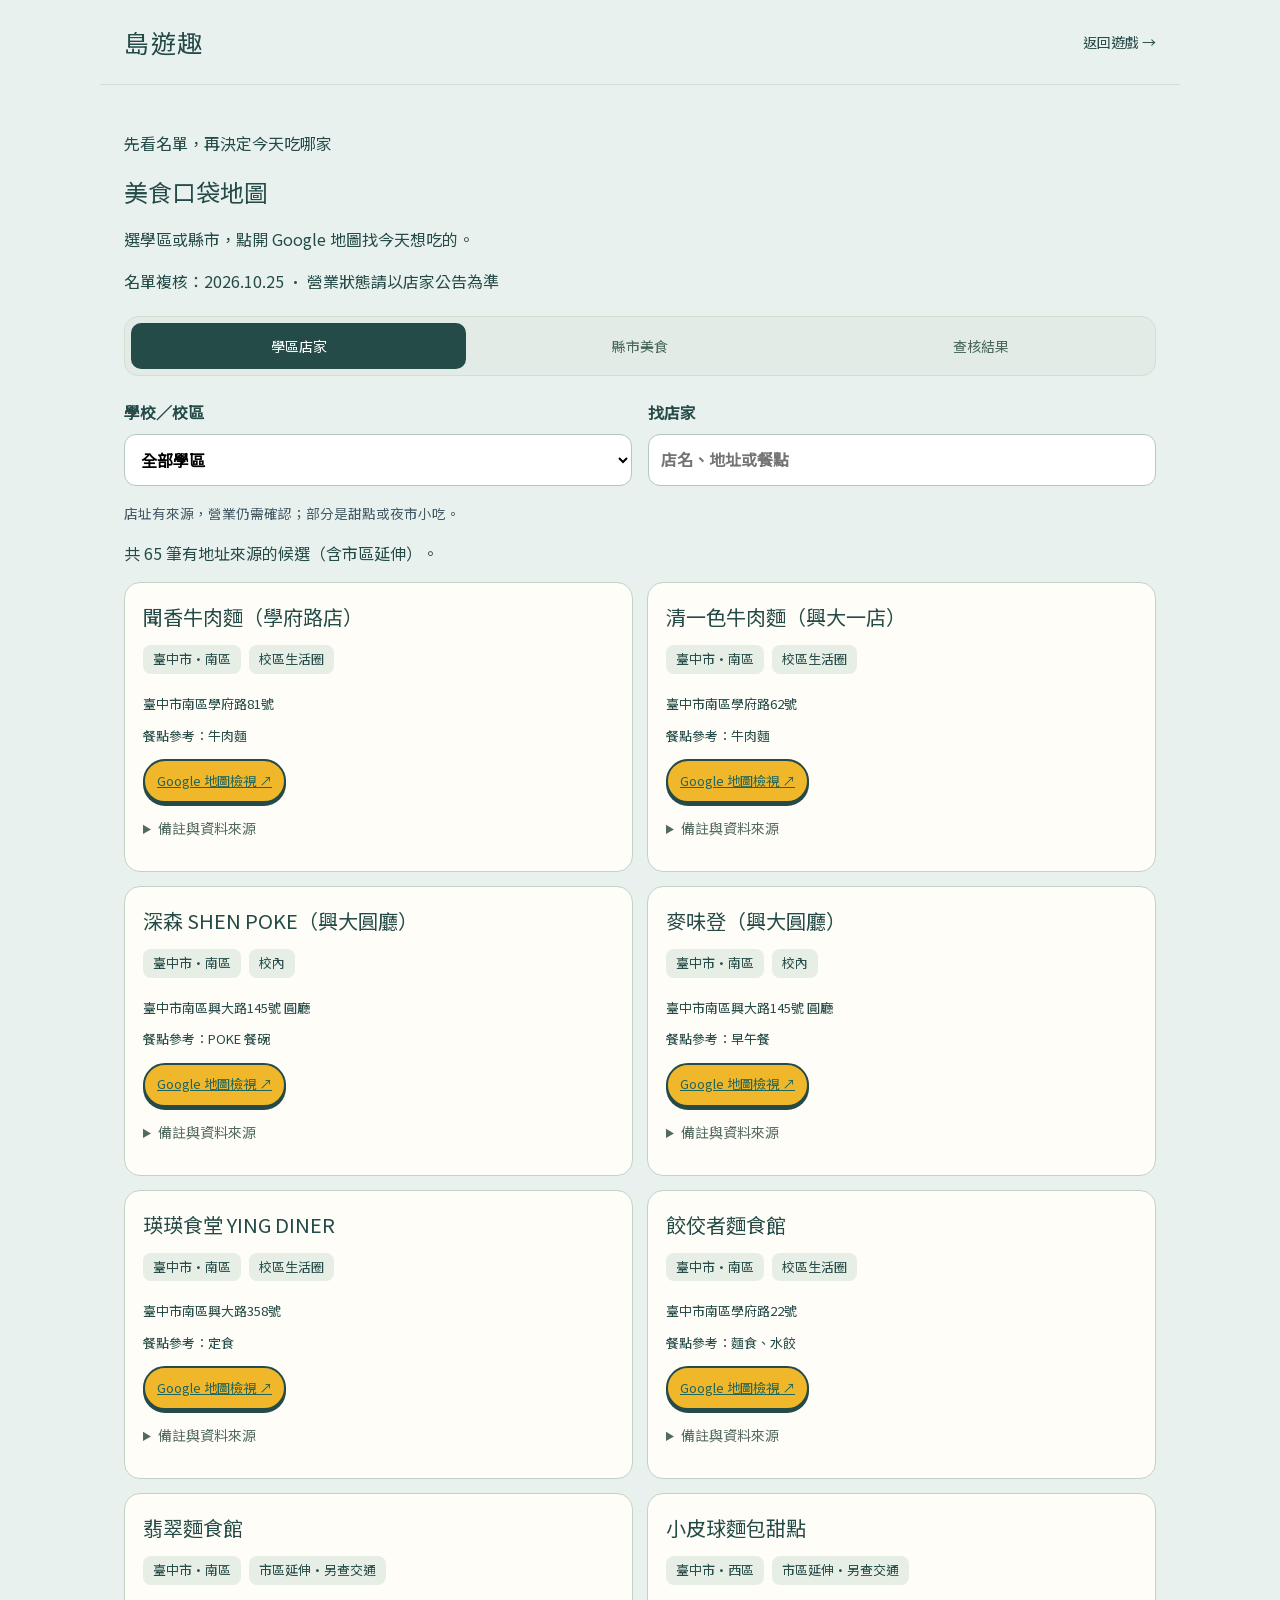
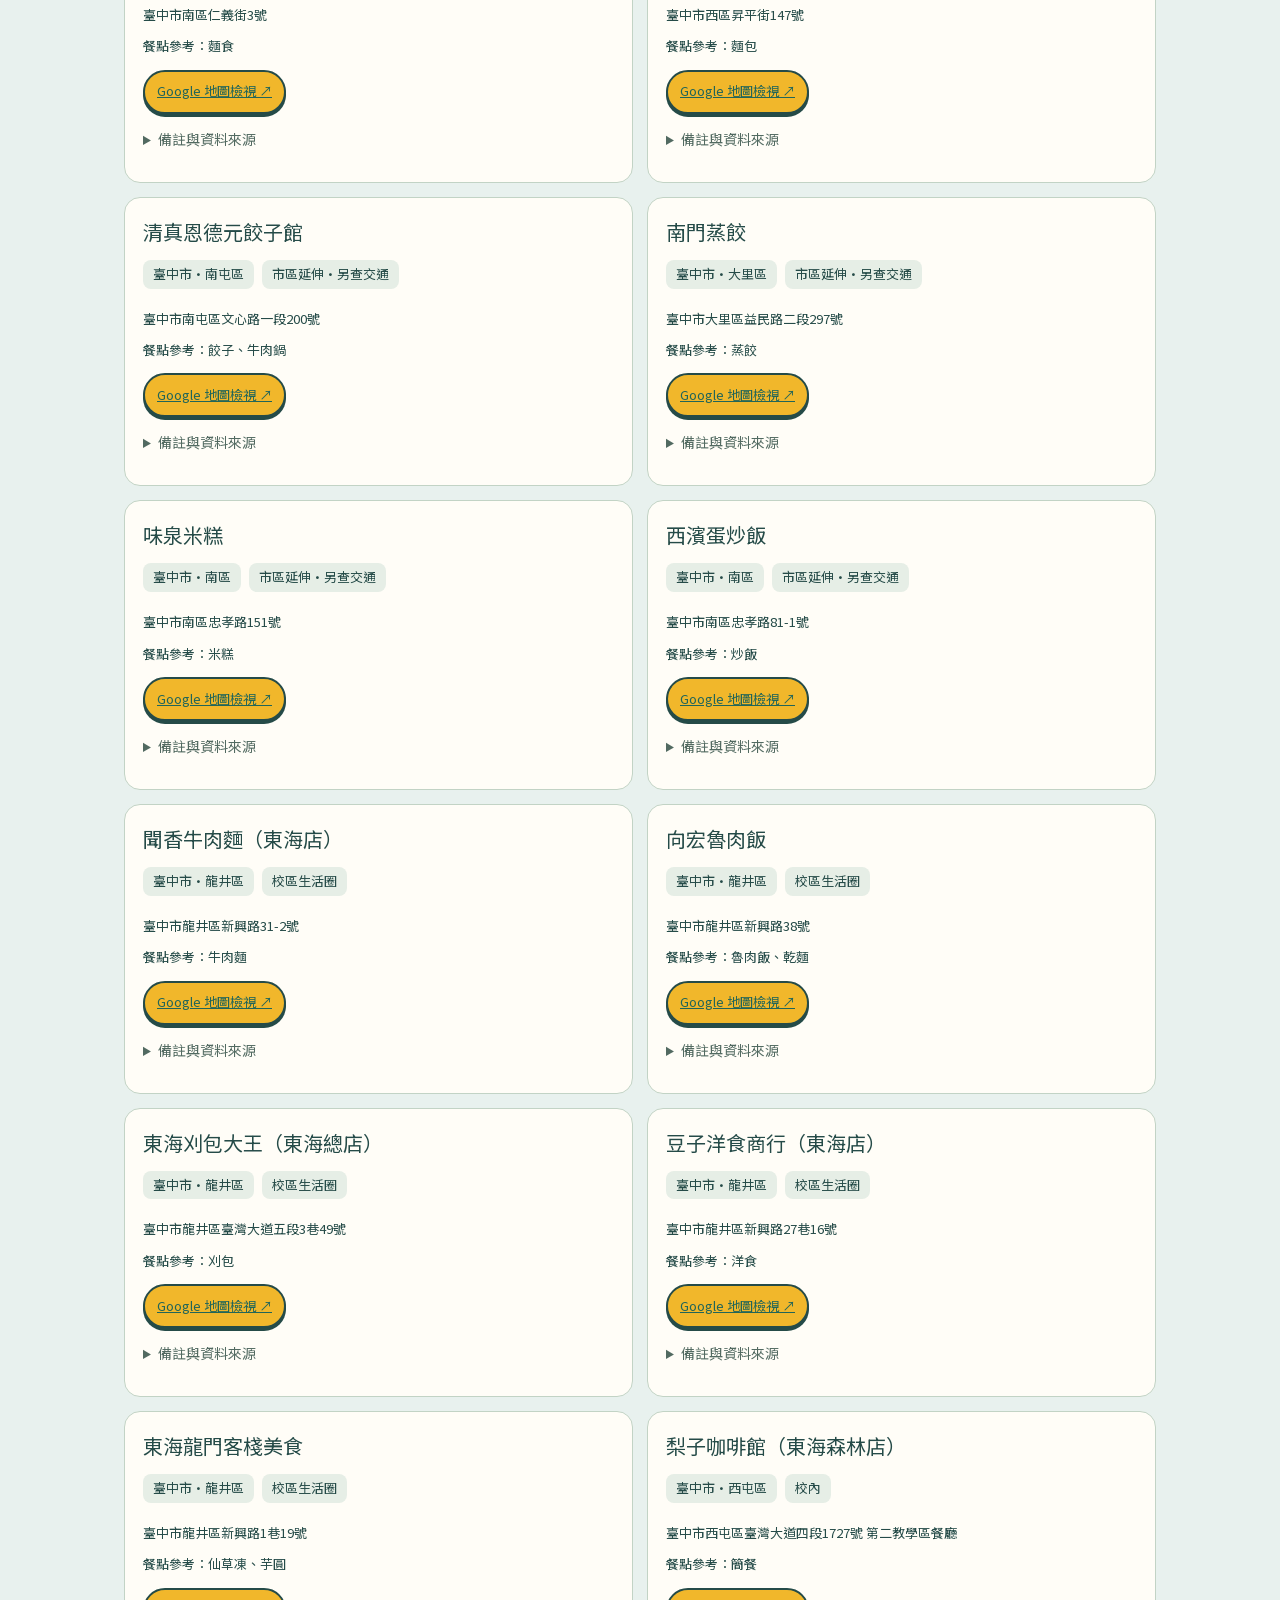
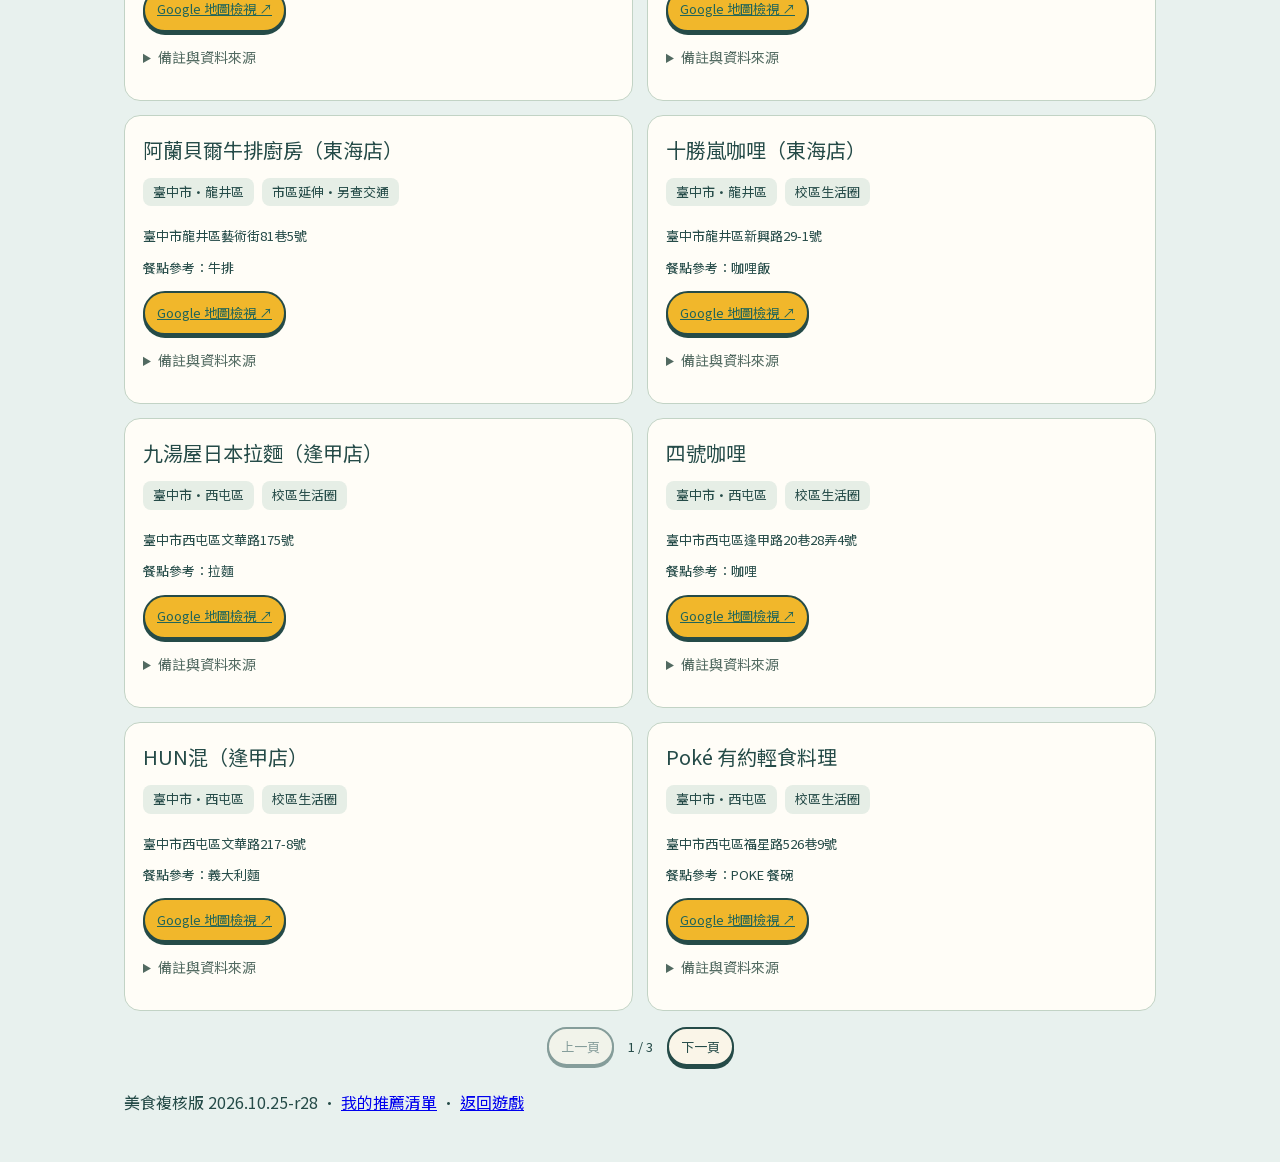
==== commit 44bb4c10: "Add files via upload" ====
--- a/food-directory.html
+++ b/food-directory.html
@@ -1,9 +1,9 @@
 <!doctype html>
-<html lang="zh-Hant"><head><meta charset="utf-8"><meta name="viewport" content="width=device-width,initial-scale=1"><meta name="theme-color" content="#224f49"><title>美食名單與 Google 地圖｜島遊趣</title><link rel="stylesheet" href="style.css?v=20261025-27"><link rel="stylesheet" href="mobile.css?v=20261025-27"><link rel="stylesheet" href="recommendations.css?v=20261025-27"><link rel="stylesheet" href="food-directory.css?v=20261025-27"><script src="lunch-data.js?v=20261025-27" defer></script><script src="community-data.js?v=20261025-27" defer></script><script src="food-audit.js?v=20261025-27" defer></script><script src="food-directory.js?v=20261025-27" defer></script></head>
+<html lang="zh-Hant"><head><meta charset="utf-8"><meta name="viewport" content="width=device-width,initial-scale=1"><meta name="theme-color" content="#224f49"><title>美食名單與 Google 地圖｜島遊趣</title><link rel="stylesheet" href="style.css?v=20261025-28"><link rel="stylesheet" href="mobile.css?v=20261025-28"><link rel="stylesheet" href="recommendations.css?v=20261025-28"><link rel="stylesheet" href="food-directory.css?v=20261025-28"><script src="lunch-data.js?v=20261025-28" defer></script><script src="community-data.js?v=20261025-28" defer></script><script src="food-audit.js?v=20261025-28" defer></script><script src="food-directory.js?v=20261025-28" defer></script></head>
 <body class="rec-body"><header class="rec-header"><a href="index.html" class="rec-brand">島遊趣</a><a href="index.html">返回遊戲 →</a></header><main class="rec-main">
 <section class="rec-hero"><p>先看名單，再決定今天吃哪家</p><h1>美食口袋地圖</h1><p>選學區或縣市，點開 Google 地圖找今天想吃的。</p><span class="rec-privacy">名單複核：2026.10.25 · 營業狀態請以店家公告為準</span></section>
 <nav class="rec-tabs food-tabs" role="tablist" aria-label="美食名單分頁"><button id="food-tab-schools" type="button" role="tab" aria-controls="food-panel-schools" aria-selected="true">學區店家</button><button id="food-tab-regions" type="button" role="tab" aria-controls="food-panel-regions" aria-selected="false" tabindex="-1">縣市美食</button><button id="food-tab-audit" type="button" role="tab" aria-controls="food-panel-audit" aria-selected="false" tabindex="-1">查核結果</button></nav>
 <section id="food-panel-schools" role="tabpanel" aria-labelledby="food-tab-schools"><div class="food-filters"><label>學校／校區<select id="food-campus"><option value="">全部學區</option></select></label><label>找店家<input id="food-shop-search" type="search" placeholder="店名、地址或餐點" maxlength="80"></label></div><p class="plan-note">店址有來源，營業仍需確認；部分是甜點或夜市小吃。</p><p id="food-school-count" role="status"></p><ul id="food-school-list" class="rec-list"></ul><div class="rec-pager"><button id="food-prev" class="btn" type="button">上一頁</button><span id="food-page"></span><button id="food-next" class="btn" type="button">下一頁</button></div></section>
 <section id="food-panel-regions" role="tabpanel" aria-labelledby="food-tab-regions" hidden><div class="food-filters"><label>縣市<select id="food-city"></select></label><label>名單已有的行政區<select id="food-district"><option value="">全部地區／縣市口味</option></select></label></div><p class="plan-note">整合學區店家與 22 縣市美食靈感，尚非每個行政區都有具名店家。料理種類的連結是找供應店家；沒有地址的品牌不冒充確定分店。</p><p id="food-region-count" role="status"></p><ul id="food-region-list" class="rec-list"></ul><button id="food-region-more" class="btn" type="button" hidden>顯示更多美食</button><section class="rec-box food-other"><h2>找這個行政區的小吃</h2><label for="food-other-district">鄉鎮市區（選填）</label><input id="food-other-district" maxlength="40" placeholder="例如：中西區、鹿港鎮、池上鄉"><a id="food-nearby-link" class="btn btn-primary" target="_blank" rel="noopener noreferrer">用 Google 地圖找美食 ↗</a><p class="plan-note">依上方縣市與你填的行政區搜尋；本頁不會取得你的定位。</p></section></section>
 <section id="food-panel-audit" role="tabpanel" aria-labelledby="food-tab-audit" hidden><section class="rec-box"><h2>這次檢查了什麼？</h2><p id="food-audit-summary"></p><p>這是現有名單的複核，並非全臺餐廳普查。檢視店名、分店與地區後，有地址來源的才保留為學區候選；地址衝突、僅有品牌或無法識別的名稱先停用。</p><p>「待確認」不等於不存在或歇業。資料來源可能是歷史名錄；不沿用過期優惠、價錢、免費續加或營業時間。</p><p>已存的自訂清單與行程會保留。舊名單仍有問題項目時，可自行編輯，或先保存行程再恢復該校區預設。</p><a class="btn" href="data/food-audit.json" download="island-food-audit.json">下載完整查核資料</a></section><div class="food-filters"><label>查看學區<select id="food-audit-campus"><option value="">全部學區</option></select></label><label>找待確認項目<input id="food-audit-search" type="search" maxlength="80" placeholder="店名或問題原因"></label></div><p id="food-pending-count" role="status"></p><ul id="food-pending-list" class="rec-list"></ul></section>
-<p id="food-load-error" role="alert" hidden>名單檔案未完整載入，請重新整理，並確認 food-audit.js 已一併上傳。</p><footer class="rec-footer"><p>美食複核版 2026.10.25-r27 · <a href="recommendations.html">我的推薦清單</a> · <a href="index.html">返回遊戲</a></p></footer></main></body></html>
+<p id="food-load-error" role="alert" hidden>名單檔案未完整載入，請重新整理，並確認 food-audit.js 已一併上傳。</p><footer class="rec-footer"><p>美食複核版 2026.10.25-r28 · <a href="recommendations.html">我的推薦清單</a> · <a href="index.html">返回遊戲</a></p></footer></main></body></html>
